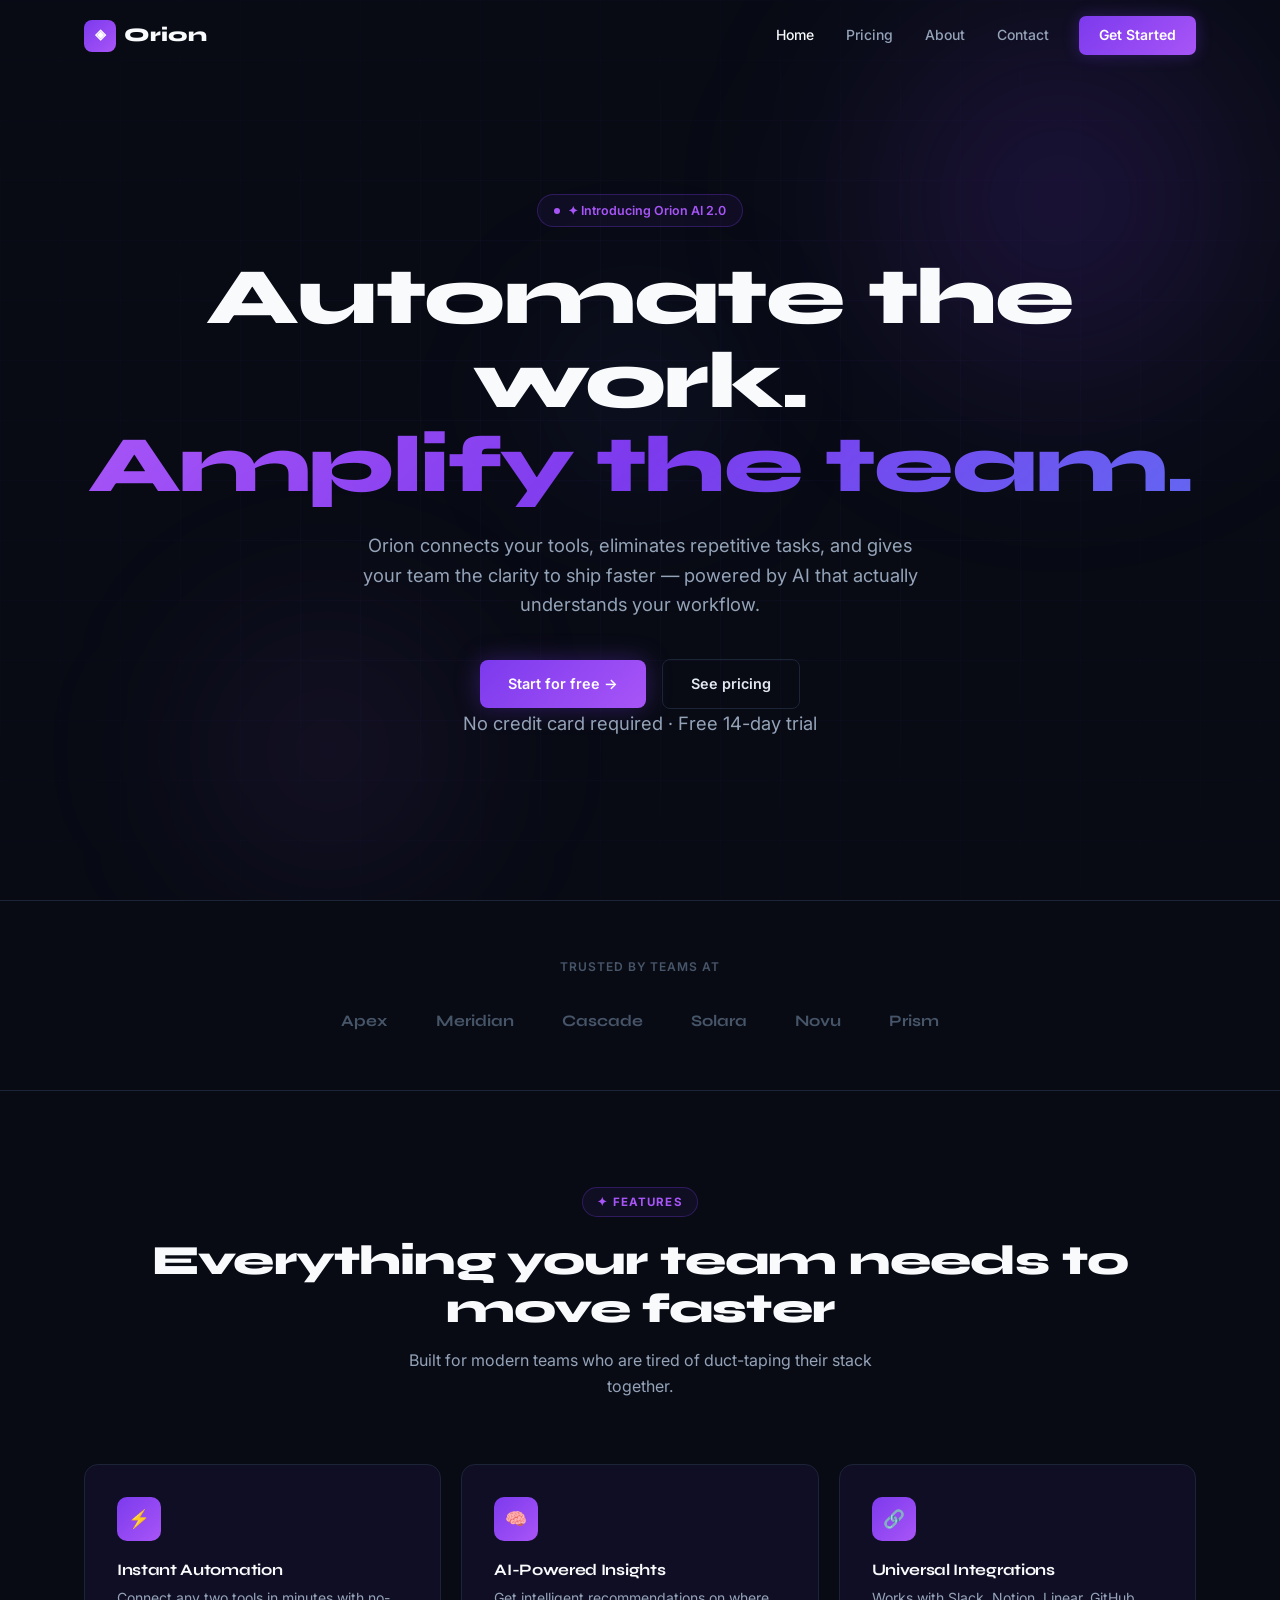
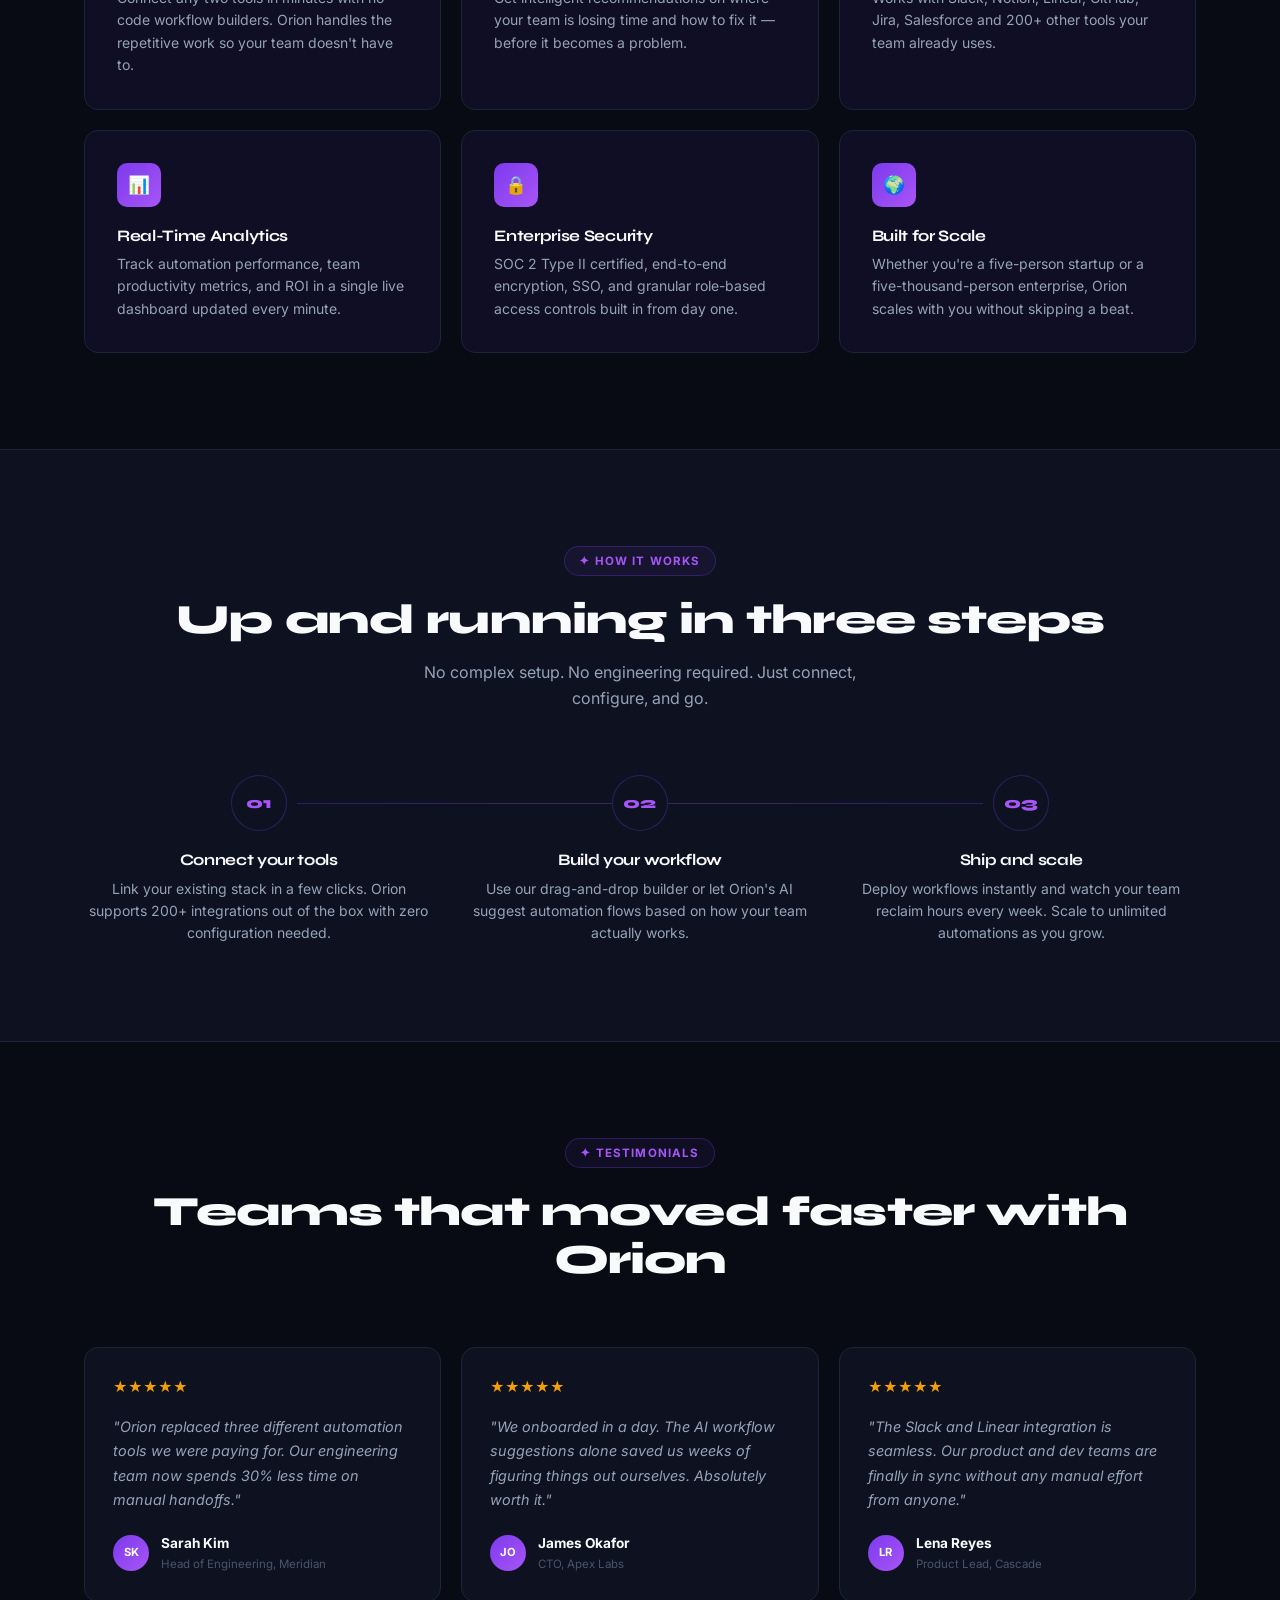
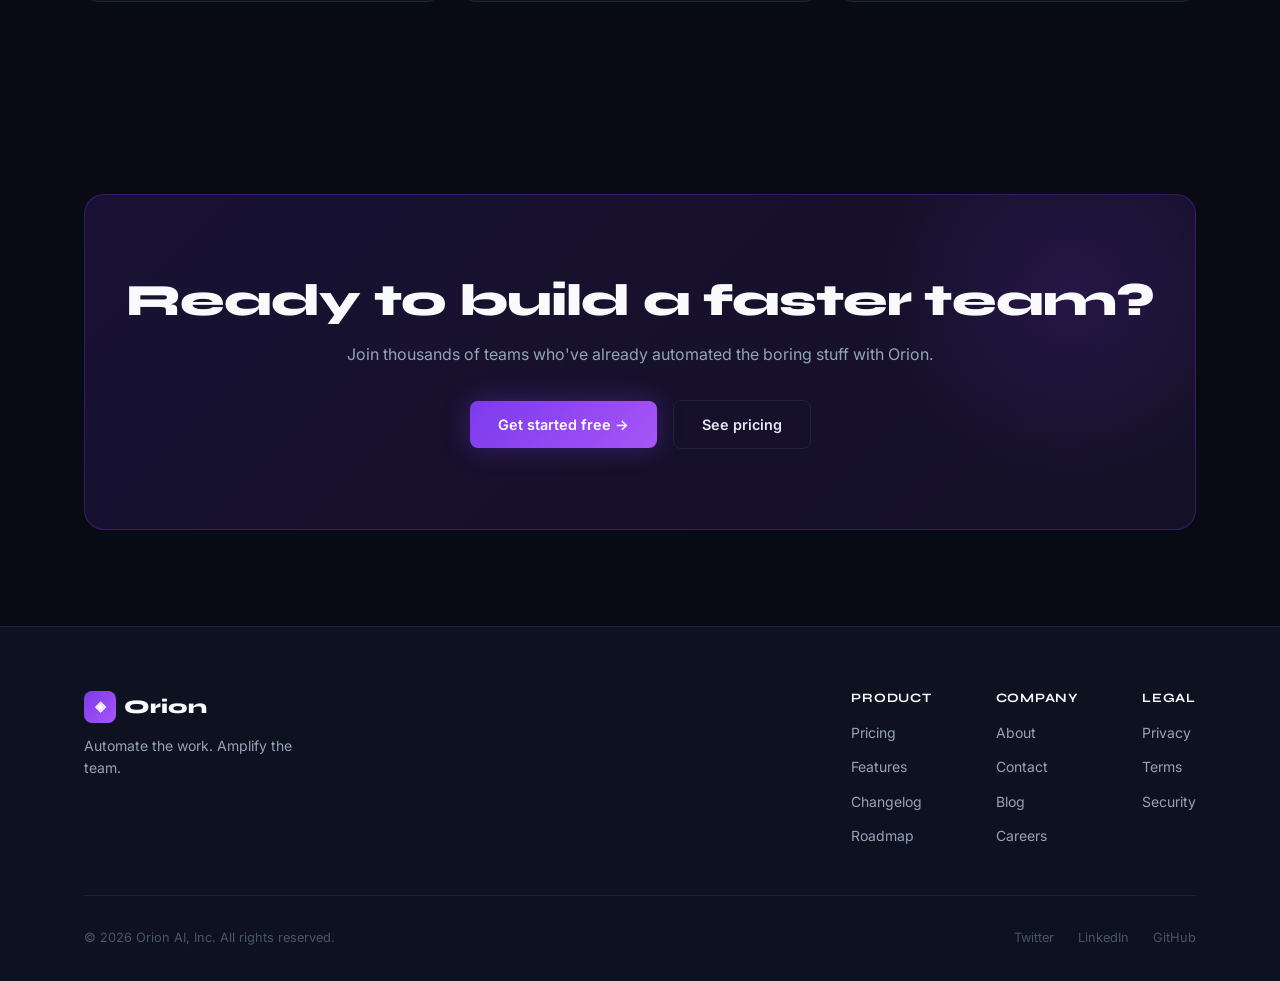
==== index.html @ fe695ee7 "initial commit" ====
<!DOCTYPE html>
<html lang="en">
<head>
  <meta charset="UTF-8" />
  <meta name="viewport" content="width=device-width, initial-scale=1.0" />
  <title>Orion AI — Automate the Work. Amplify the Team.</title>
  <link href="https://fonts.googleapis.com/css2?family=Syne:wght@700;800&family=Inter:wght@400;500;600&display=swap" rel="stylesheet" />
  <link rel="stylesheet" href="styles.css" />
</head>
<body>

  <!-- NAVBAR -->
  <nav class="navbar" id="navbar">
    <div class="nav-container">
      <a href="index.html" class="nav-logo">
        <span class="logo-icon">◈</span>
        Orion
      </a>
      <div class="nav-links" id="nav-links">
        <a href="index.html" class="nav-link">Home</a>
        <a href="pricing.html" class="nav-link">Pricing</a>
        <a href="about.html" class="nav-link">About</a>
        <a href="contact.html" class="nav-link">Contact</a>
        <a href="contact.html" class="btn-nav">Get Started</a>
      </div>
      <button class="hamburger" id="hamburger" aria-label="Menu">
        <span></span><span></span><span></span>
      </button>
    </div>
  </nav>

  <!-- HERO -->
  <section class="hero">
    <div class="hero-bg">
      <div class="orb orb-1"></div>
      <div class="orb orb-2"></div>
      <div class="orb orb-3"></div>
      <div class="hero-grid"></div>
    </div>
    <div class="hero-content">
      <div class="hero-badge reveal">✦ Introducing Orion AI 2.0</div>
      <h1 class="reveal reveal-d1">
        Automate the work.<br />
        <span class="gradient-text">Amplify the team.</span>
      </h1>
      <p class="reveal reveal-d2">
        Orion connects your tools, eliminates repetitive tasks, and gives your team the clarity to ship faster — powered by AI that actually understands your workflow.
      </p>
      <div class="hero-cta reveal reveal-d3">
        <a href="contact.html" class="btn-primary">Start for free →</a>
        <a href="pricing.html" class="btn-secondary">See pricing</a>
      </div>
      <p class="hero-note reveal reveal-d4">No credit card required · Free 14-day trial</p>
    </div>
  </section>

  <!-- LOGOS BAR -->
  <section class="logos-bar">
    <div class="container">
      <p class="logos-label">Trusted by teams at</p>
      <div class="logos-row">
        <span class="logo-name">Apex</span>
        <span class="logo-name">Meridian</span>
        <span class="logo-name">Cascade</span>
        <span class="logo-name">Solara</span>
        <span class="logo-name">Novu</span>
        <span class="logo-name">Prism</span>
      </div>
    </div>
  </section>

  <!-- FEATURES -->
  <section class="section">
    <div class="container">
      <div class="section-header">
        <span class="section-label reveal">✦ Features</span>
        <h2 class="reveal reveal-d1">Everything your team needs to move faster</h2>
        <p class="reveal reveal-d2">Built for modern teams who are tired of duct-taping their stack together.</p>
      </div>
      <div class="features-grid">
        <div class="feature-card reveal">
          <div class="feature-icon">⚡</div>
          <h3>Instant Automation</h3>
          <p>Connect any two tools in minutes with no-code workflow builders. Orion handles the repetitive work so your team doesn't have to.</p>
        </div>
        <div class="feature-card reveal reveal-d1">
          <div class="feature-icon">🧠</div>
          <h3>AI-Powered Insights</h3>
          <p>Get intelligent recommendations on where your team is losing time and how to fix it — before it becomes a problem.</p>
        </div>
        <div class="feature-card reveal reveal-d2">
          <div class="feature-icon">🔗</div>
          <h3>Universal Integrations</h3>
          <p>Works with Slack, Notion, Linear, GitHub, Jira, Salesforce and 200+ other tools your team already uses.</p>
        </div>
        <div class="feature-card reveal reveal-d3">
          <div class="feature-icon">📊</div>
          <h3>Real-Time Analytics</h3>
          <p>Track automation performance, team productivity metrics, and ROI in a single live dashboard updated every minute.</p>
        </div>
        <div class="feature-card reveal reveal-d4">
          <div class="feature-icon">🔒</div>
          <h3>Enterprise Security</h3>
          <p>SOC 2 Type II certified, end-to-end encryption, SSO, and granular role-based access controls built in from day one.</p>
        </div>
        <div class="feature-card reveal reveal-d5">
          <div class="feature-icon">🌍</div>
          <h3>Built for Scale</h3>
          <p>Whether you're a five-person startup or a five-thousand-person enterprise, Orion scales with you without skipping a beat.</p>
        </div>
      </div>
    </div>
  </section>

  <!-- HOW IT WORKS -->
  <section class="section" style="background: var(--surface); border-top: 1px solid var(--border); border-bottom: 1px solid var(--border);">
    <div class="container">
      <div class="section-header">
        <span class="section-label reveal">✦ How it works</span>
        <h2 class="reveal reveal-d1">Up and running in three steps</h2>
        <p class="reveal reveal-d2">No complex setup. No engineering required. Just connect, configure, and go.</p>
      </div>
      <div class="steps">
        <div class="step reveal">
          <div class="step-num">01</div>
          <h3>Connect your tools</h3>
          <p>Link your existing stack in a few clicks. Orion supports 200+ integrations out of the box with zero configuration needed.</p>
        </div>
        <div class="step reveal reveal-d2">
          <div class="step-num">02</div>
          <h3>Build your workflow</h3>
          <p>Use our drag-and-drop builder or let Orion's AI suggest automation flows based on how your team actually works.</p>
        </div>
        <div class="step reveal reveal-d4">
          <div class="step-num">03</div>
          <h3>Ship and scale</h3>
          <p>Deploy workflows instantly and watch your team reclaim hours every week. Scale to unlimited automations as you grow.</p>
        </div>
      </div>
    </div>
  </section>

  <!-- TESTIMONIALS -->
  <section class="section">
    <div class="container">
      <div class="section-header">
        <span class="section-label reveal">✦ Testimonials</span>
        <h2 class="reveal reveal-d1">Teams that moved faster with Orion</h2>
      </div>
      <div class="testimonials-grid">
        <div class="testimonial-card reveal">
          <div class="stars">★★★★★</div>
          <blockquote>"Orion replaced three different automation tools we were paying for. Our engineering team now spends 30% less time on manual handoffs."</blockquote>
          <div class="testimonial-author">
            <div class="author-av">SK</div>
            <div>
              <div class="author-name">Sarah Kim</div>
              <div class="author-role">Head of Engineering, Meridian</div>
            </div>
          </div>
        </div>
        <div class="testimonial-card reveal reveal-d2">
          <div class="stars">★★★★★</div>
          <blockquote>"We onboarded in a day. The AI workflow suggestions alone saved us weeks of figuring things out ourselves. Absolutely worth it."</blockquote>
          <div class="testimonial-author">
            <div class="author-av">JO</div>
            <div>
              <div class="author-name">James Okafor</div>
              <div class="author-role">CTO, Apex Labs</div>
            </div>
          </div>
        </div>
        <div class="testimonial-card reveal reveal-d4">
          <div class="stars">★★★★★</div>
          <blockquote>"The Slack and Linear integration is seamless. Our product and dev teams are finally in sync without any manual effort from anyone."</blockquote>
          <div class="testimonial-author">
            <div class="author-av">LR</div>
            <div>
              <div class="author-name">Lena Reyes</div>
              <div class="author-role">Product Lead, Cascade</div>
            </div>
          </div>
        </div>
      </div>
    </div>
  </section>

  <!-- CTA BANNER -->
  <section class="section" style="padding-bottom: 0;">
    <div class="container">
      <div class="cta-banner reveal">
        <h2>Ready to build a faster team?</h2>
        <p>Join thousands of teams who've already automated the boring stuff with Orion.</p>
        <div class="hero-cta">
          <a href="contact.html" class="btn-primary">Get started free →</a>
          <a href="pricing.html" class="btn-secondary">See pricing</a>
        </div>
      </div>
    </div>
  </section>

  <!-- FOOTER -->
  <footer class="footer">
    <div class="container">
      <div class="footer-top">
        <div class="footer-brand">
          <a href="index.html" class="nav-logo">
            <span class="logo-icon">◈</span>
            Orion
          </a>
          <p>Automate the work. Amplify the team.</p>
        </div>
        <div class="footer-links">
          <div class="footer-col">
            <h4>Product</h4>
            <a href="pricing.html">Pricing</a>
            <a href="#">Features</a>
            <a href="#">Changelog</a>
            <a href="#">Roadmap</a>
          </div>
          <div class="footer-col">
            <h4>Company</h4>
            <a href="about.html">About</a>
            <a href="contact.html">Contact</a>
            <a href="#">Blog</a>
            <a href="#">Careers</a>
          </div>
          <div class="footer-col">
            <h4>Legal</h4>
            <a href="#">Privacy</a>
            <a href="#">Terms</a>
            <a href="#">Security</a>
          </div>
        </div>
      </div>
      <div class="footer-bottom">
        <p>&copy; 2026 Orion AI, Inc. All rights reserved.</p>
        <div class="social-links">
          <a href="#">Twitter</a>
          <a href="#">LinkedIn</a>
          <a href="#">GitHub</a>
        </div>
      </div>
    </div>
  </footer>

  <script src="app.js"></script>
</body>
</html>
---- styles.css ----
/* ── ORION AI — SHARED STYLES ── */

:root {
  --bg:          #080B14;
  --surface:     #0E1220;
  --surface-hi:  #131826;
  --border:      #1C2438;
  --border-glow: rgba(124,58,237,0.3);
  --violet:      #7C3AED;
  --violet-lt:   #A855F7;
  --violet-dim:  rgba(124,58,237,0.07);
  --violet-glow: rgba(124,58,237,0.18);
  --text:        #E2E8F0;
  --text-soft:   #94A3B8;
  --text-faint:  #475569;
  --white:       #F8FAFC;
  --nav-h:       72px;
  --max-w:       1160px;
  --radius:      14px;
}

/* ── RESET ── */
*, *::before, *::after { box-sizing: border-box; margin: 0; padding: 0; }
html { scroll-behavior: smooth; }
body {
  background: var(--bg);
  color: var(--text);
  font-family: 'Inter', sans-serif;
  font-size: 16px;
  line-height: 1.6;
  overflow-x: hidden;
}
a { text-decoration: none; color: inherit; }
button { font-family: inherit; cursor: pointer; border: none; background: none; }
img { display: block; max-width: 100%; }

/* ── CONTAINER ── */
.container {
  max-width: var(--max-w);
  margin: 0 auto;
  padding: 0 1.5rem;
}

/* ── TYPOGRAPHY ── */
h1, h2, h3, h4 {
  font-family: 'Syne', sans-serif;
  line-height: 1.15;
  letter-spacing: -0.02em;
}

.gradient-text {
  background: linear-gradient(135deg, #A855F7 0%, #7C3AED 50%, #6366F1 100%);
  -webkit-background-clip: text;
  -webkit-text-fill-color: transparent;
  background-clip: text;
}

.section-label {
  display: inline-flex;
  align-items: center;
  gap: 0.5rem;
  font-size: 0.72rem;
  font-weight: 700;
  letter-spacing: 0.1em;
  text-transform: uppercase;
  color: var(--violet-lt);
  border: 1px solid var(--border-glow);
  background: var(--violet-dim);
  border-radius: 20px;
  padding: 0.3rem 0.875rem;
  margin-bottom: 1.25rem;
}

/* ── BUTTONS ── */
.btn-primary {
  display: inline-flex;
  align-items: center;
  gap: 0.5rem;
  background: linear-gradient(135deg, #7C3AED, #A855F7);
  color: #fff;
  font-size: 0.9rem;
  font-weight: 600;
  padding: 0.75rem 1.75rem;
  border-radius: 8px;
  border: none;
  cursor: pointer;
  transition: opacity 0.2s, box-shadow 0.2s, transform 0.15s;
  box-shadow: 0 0 24px rgba(124,58,237,0.35);
}

.btn-primary:hover {
  opacity: 0.92;
  box-shadow: 0 0 36px rgba(124,58,237,0.5);
  transform: translateY(-1px);
}

.btn-secondary {
  display: inline-flex;
  align-items: center;
  gap: 0.5rem;
  background: transparent;
  color: var(--text);
  font-size: 0.9rem;
  font-weight: 600;
  padding: 0.75rem 1.75rem;
  border-radius: 8px;
  border: 1px solid var(--border);
  cursor: pointer;
  transition: border-color 0.2s, color 0.2s, background 0.2s;
}

.btn-secondary:hover {
  border-color: var(--violet);
  color: var(--violet-lt);
  background: var(--violet-dim);
}

/* ── NAVBAR ── */
.navbar {
  position: fixed;
  top: 0; left: 0; right: 0;
  z-index: 1000;
  height: var(--nav-h);
  transition: background 0.3s, border-color 0.3s, backdrop-filter 0.3s;
  border-bottom: 1px solid transparent;
}

.navbar.scrolled {
  background: rgba(8,11,20,0.85);
  backdrop-filter: blur(16px);
  border-bottom-color: var(--border);
}

.nav-container {
  max-width: var(--max-w);
  margin: 0 auto;
  padding: 0 1.5rem;
  height: 100%;
  display: flex;
  align-items: center;
  justify-content: space-between;
}

.nav-logo {
  display: flex;
  align-items: center;
  gap: 0.5rem;
  font-family: 'Syne', sans-serif;
  font-size: 1.2rem;
  font-weight: 800;
  color: var(--white);
}

.logo-icon {
  display: flex;
  align-items: center;
  justify-content: center;
  width: 32px;
  height: 32px;
  background: linear-gradient(135deg, #7C3AED, #A855F7);
  border-radius: 8px;
  font-size: 14px;
  color: #fff;
}

.nav-links {
  display: flex;
  align-items: center;
  gap: 0.25rem;
}

.nav-link {
  font-size: 0.875rem;
  font-weight: 500;
  color: var(--text-soft);
  padding: 0.5rem 0.875rem;
  border-radius: 6px;
  transition: color 0.15s, background 0.15s;
}

.nav-link:hover { color: var(--white); background: var(--surface-hi); }
.nav-link.active { color: var(--white); }

.btn-nav {
  margin-left: 0.75rem;
  padding: 0.5rem 1.25rem;
  background: linear-gradient(135deg, #7C3AED, #A855F7);
  color: #fff;
  font-size: 0.875rem;
  font-weight: 600;
  border-radius: 7px;
  transition: opacity 0.2s, box-shadow 0.2s;
  box-shadow: 0 0 16px rgba(124,58,237,0.3);
}

.btn-nav:hover {
  opacity: 0.9;
  box-shadow: 0 0 24px rgba(124,58,237,0.45);
}

/* Hamburger */
.hamburger {
  display: none;
  flex-direction: column;
  gap: 5px;
  padding: 6px;
  cursor: pointer;
}

.hamburger span {
  display: block;
  width: 22px;
  height: 2px;
  background: var(--text);
  border-radius: 2px;
  transition: all 0.3s;
}

.hamburger.open span:nth-child(1) { transform: translateY(7px) rotate(45deg); }
.hamburger.open span:nth-child(2) { opacity: 0; }
.hamburger.open span:nth-child(3) { transform: translateY(-7px) rotate(-45deg); }

/* ── FOOTER ── */
.footer {
  background: var(--surface);
  border-top: 1px solid var(--border);
  padding: 4rem 0 2rem;
  margin-top: 6rem;
}

.footer-top {
  display: flex;
  justify-content: space-between;
  gap: 3rem;
  margin-bottom: 3rem;
}

.footer-brand p {
  font-size: 0.875rem;
  color: var(--text-soft);
  margin-top: 0.75rem;
  max-width: 220px;
}

.footer-links {
  display: flex;
  gap: 4rem;
}

.footer-col {
  display: flex;
  flex-direction: column;
  gap: 0.75rem;
}

.footer-col h4 {
  font-family: 'Syne', sans-serif;
  font-size: 0.8rem;
  font-weight: 700;
  color: var(--white);
  text-transform: uppercase;
  letter-spacing: 0.06em;
  margin-bottom: 0.25rem;
}

.footer-col a {
  font-size: 0.875rem;
  color: var(--text-soft);
  transition: color 0.15s;
}

.footer-col a:hover { color: var(--violet-lt); }

.footer-bottom {
  display: flex;
  align-items: center;
  justify-content: space-between;
  padding-top: 2rem;
  border-top: 1px solid var(--border);
  font-size: 0.8rem;
  color: var(--text-faint);
}

.social-links {
  display: flex;
  gap: 1.5rem;
}

.social-links a {
  font-size: 0.8rem;
  color: var(--text-faint);
  transition: color 0.15s;
}

.social-links a:hover { color: var(--violet-lt); }

/* ── SCROLL REVEAL ── */
.reveal {
  opacity: 0;
  transform: translateY(28px);
  transition: opacity 0.65s ease, transform 0.65s ease;
}

.reveal.visible {
  opacity: 1;
  transform: translateY(0);
}

.reveal-d1 { transition-delay: 0.1s; }
.reveal-d2 { transition-delay: 0.2s; }
.reveal-d3 { transition-delay: 0.3s; }
.reveal-d4 { transition-delay: 0.4s; }
.reveal-d5 { transition-delay: 0.5s; }
.reveal-d6 { transition-delay: 0.6s; }

/* ── PAGE HERO (shared) ── */
.page-hero {
  padding: calc(var(--nav-h) + 5rem) 0 5rem;
  text-align: center;
}

.page-hero h1 {
  font-size: clamp(2.2rem, 5vw, 3.5rem);
  font-weight: 800;
  color: var(--white);
  margin-bottom: 1rem;
}

.page-hero p {
  font-size: 1.1rem;
  color: var(--text-soft);
  max-width: 520px;
  margin: 0 auto;
}

/* ── HOME: HERO ── */
.hero {
  position: relative;
  min-height: 100vh;
  display: flex;
  align-items: center;
  padding-top: var(--nav-h);
  overflow: hidden;
}

.hero-bg {
  position: absolute;
  inset: 0;
  pointer-events: none;
}

.orb {
  position: absolute;
  border-radius: 50%;
  filter: blur(80px);
}

.orb-1 {
  width: 600px; height: 600px;
  background: radial-gradient(circle, rgba(124,58,237,0.22), transparent 65%);
  top: -100px; right: -80px;
  animation: orb-float 8s ease-in-out infinite;
}

.orb-2 {
  width: 400px; height: 400px;
  background: radial-gradient(circle, rgba(168,85,247,0.12), transparent 65%);
  bottom: -50px; left: 10%;
  animation: orb-float 10s ease-in-out infinite reverse;
}

.orb-3 {
  width: 250px; height: 250px;
  background: radial-gradient(circle, rgba(99,102,241,0.15), transparent 65%);
  top: 30%; left: 40%;
  animation: orb-float 7s ease-in-out infinite 2s;
}

@keyframes orb-float {
  0%, 100% { transform: translateY(0) scale(1); }
  50% { transform: translateY(-20px) scale(1.04); }
}

.hero-grid {
  position: absolute;
  inset: 0;
  background-image:
    linear-gradient(rgba(124,58,237,0.04) 1px, transparent 1px),
    linear-gradient(90deg, rgba(124,58,237,0.04) 1px, transparent 1px);
  background-size: 60px 60px;
  mask-image: radial-gradient(ellipse 80% 80% at 50% 50%, black 30%, transparent 100%);
}

.hero-content {
  position: relative;
  z-index: 1;
  max-width: var(--max-w);
  margin: 0 auto;
  padding: 0 1.5rem;
  text-align: center;
}

.hero-badge {
  display: inline-flex;
  align-items: center;
  gap: 0.5rem;
  font-size: 0.78rem;
  font-weight: 600;
  color: var(--violet-lt);
  border: 1px solid var(--border-glow);
  background: var(--violet-dim);
  border-radius: 20px;
  padding: 0.35rem 1rem;
  margin-bottom: 1.75rem;
}

.hero-badge::before {
  content: '';
  width: 6px; height: 6px;
  border-radius: 50%;
  background: var(--violet-lt);
  animation: blink 2s ease-in-out infinite;
}

@keyframes blink {
  0%, 100% { opacity: 1; }
  50% { opacity: 0.3; }
}

.hero h1 {
  font-size: clamp(2.8rem, 6.5vw, 5rem);
  font-weight: 800;
  color: var(--white);
  margin-bottom: 1.5rem;
  line-height: 1.05;
}

.hero p {
  font-size: 1.15rem;
  color: var(--text-soft);
  max-width: 560px;
  margin: 0 auto 2.5rem;
}

.hero-cta {
  display: flex;
  align-items: center;
  justify-content: center;
  gap: 1rem;
  flex-wrap: wrap;
}

.hero-note {
  margin-top: 1.25rem;
  font-size: 0.78rem;
  color: var(--text-faint);
}

/* ── LOGOS BAR ── */
.logos-bar {
  padding: 3.5rem 0;
  border-top: 1px solid var(--border);
  border-bottom: 1px solid var(--border);
}

.logos-label {
  text-align: center;
  font-size: 0.75rem;
  font-weight: 600;
  color: var(--text-faint);
  text-transform: uppercase;
  letter-spacing: 0.08em;
  margin-bottom: 2rem;
}

.logos-row {
  display: flex;
  align-items: center;
  justify-content: center;
  gap: 3rem;
  flex-wrap: wrap;
}

.logo-name {
  font-family: 'Syne', sans-serif;
  font-size: 1rem;
  font-weight: 700;
  color: var(--text-faint);
  transition: color 0.2s;
}

.logo-name:hover { color: var(--text-soft); }

/* ── FEATURES ── */
.section {
  padding: 6rem 0;
}

.section-header {
  text-align: center;
  margin-bottom: 4rem;
}

.section-header h2 {
  font-size: clamp(1.8rem, 3.5vw, 2.6rem);
  font-weight: 800;
  color: var(--white);
  margin-bottom: 1rem;
}

.section-header p {
  font-size: 1rem;
  color: var(--text-soft);
  max-width: 480px;
  margin: 0 auto;
}

.features-grid {
  display: grid;
  grid-template-columns: repeat(3, 1fr);
  gap: 1.25rem;
}

.feature-card {
  background: var(--violet-dim);
  border: 1px solid var(--border);
  border-radius: var(--radius);
  padding: 2rem;
  transition: border-color 0.2s, box-shadow 0.2s, transform 0.2s;
}

.feature-card:hover {
  border-color: var(--border-glow);
  box-shadow: 0 0 32px var(--violet-glow);
  transform: translateY(-3px);
}

.feature-icon {
  width: 44px; height: 44px;
  background: linear-gradient(135deg, var(--violet), var(--violet-lt));
  border-radius: 10px;
  display: flex;
  align-items: center;
  justify-content: center;
  font-size: 1.1rem;
  margin-bottom: 1.25rem;
}

.feature-card h3 {
  font-size: 1rem;
  font-weight: 700;
  color: var(--white);
  margin-bottom: 0.5rem;
}

.feature-card p {
  font-size: 0.875rem;
  color: var(--text-soft);
  line-height: 1.6;
}

/* ── HOW IT WORKS ── */
.steps {
  display: grid;
  grid-template-columns: repeat(3, 1fr);
  gap: 2rem;
  position: relative;
}

.steps::before {
  content: '';
  position: absolute;
  top: 28px;
  left: calc(16.66% + 28px);
  right: calc(16.66% + 28px);
  height: 1px;
  background: linear-gradient(90deg, var(--violet), var(--violet-lt), var(--violet));
  opacity: 0.3;
}

.step {
  text-align: center;
}

.step-num {
  width: 56px; height: 56px;
  border-radius: 50%;
  background: var(--surface);
  border: 1px solid var(--border-glow);
  display: flex; align-items: center; justify-content: center;
  font-family: 'Syne', sans-serif;
  font-size: 1rem; font-weight: 800;
  color: var(--violet-lt);
  margin: 0 auto 1.25rem;
  position: relative; z-index: 1;
}

.step h3 {
  font-size: 1rem; font-weight: 700;
  color: var(--white);
  margin-bottom: 0.5rem;
}

.step p {
  font-size: 0.875rem;
  color: var(--text-soft);
}

/* ── TESTIMONIALS ── */
.testimonials-grid {
  display: grid;
  grid-template-columns: repeat(3, 1fr);
  gap: 1.25rem;
}

.testimonial-card {
  background: var(--surface);
  border: 1px solid var(--border);
  border-radius: var(--radius);
  padding: 1.75rem;
  transition: border-color 0.2s;
}

.testimonial-card:hover { border-color: var(--border-glow); }

.stars {
  color: #F59E0B;
  font-size: 0.875rem;
  margin-bottom: 1rem;
}

.testimonial-card blockquote {
  font-size: 0.9rem;
  color: var(--text-soft);
  line-height: 1.7;
  margin-bottom: 1.25rem;
  font-style: italic;
}

.testimonial-author {
  display: flex;
  align-items: center;
  gap: 0.75rem;
}

.author-av {
  width: 36px; height: 36px;
  border-radius: 50%;
  background: linear-gradient(135deg, var(--violet), var(--violet-lt));
  display: flex; align-items: center; justify-content: center;
  font-size: 0.7rem; font-weight: 700; color: #fff;
  flex-shrink: 0;
}

.author-name {
  font-size: 0.85rem; font-weight: 700; color: var(--white);
}

.author-role {
  font-size: 0.72rem; color: var(--text-faint);
}

/* ── CTA BANNER ── */
.cta-banner {
  background: linear-gradient(135deg, rgba(124,58,237,0.15), rgba(168,85,247,0.08));
  border: 1px solid var(--border-glow);
  border-radius: 20px;
  padding: 5rem 2rem;
  text-align: center;
  position: relative;
  overflow: hidden;
  margin: 0 0 2rem;
}

.cta-banner::before {
  content: '';
  position: absolute;
  width: 400px; height: 400px;
  border-radius: 50%;
  background: radial-gradient(circle, rgba(124,58,237,0.15), transparent 70%);
  top: -100px; right: -80px;
}

.cta-banner h2 {
  font-size: clamp(1.8rem, 3.5vw, 2.8rem);
  font-weight: 800;
  color: var(--white);
  margin-bottom: 1rem;
  position: relative;
}

.cta-banner p {
  font-size: 1rem;
  color: var(--text-soft);
  margin-bottom: 2rem;
  position: relative;
}

.cta-banner .hero-cta { position: relative; }

/* ── PRICING ── */
.pricing-toggle-wrap {
  display: flex;
  align-items: center;
  justify-content: center;
  gap: 1rem;
  margin-bottom: 3rem;
}

.billing-label {
  font-size: 0.875rem;
  font-weight: 600;
  color: var(--text-soft);
}

.toggle-wrap {
  width: 48px; height: 26px;
  background: var(--border);
  border-radius: 13px;
  position: relative;
  cursor: pointer;
  transition: background 0.2s;
}

.toggle-wrap.on { background: var(--violet); }

.toggle-knob {
  position: absolute;
  width: 20px; height: 20px;
  background: #fff;
  border-radius: 50%;
  top: 3px; left: 3px;
  transition: transform 0.2s;
}

.toggle-wrap.on .toggle-knob { transform: translateX(22px); }

.save-badge {
  font-size: 0.68rem;
  font-weight: 700;
  color: var(--violet-lt);
  background: var(--violet-dim);
  border: 1px solid var(--border-glow);
  border-radius: 20px;
  padding: 0.15rem 0.5rem;
  margin-left: 0.25rem;
}

.pricing-grid {
  display: grid;
  grid-template-columns: repeat(3, 1fr);
  gap: 1.25rem;
  align-items: start;
}

.pricing-card {
  background: var(--surface);
  border: 1px solid var(--border);
  border-radius: var(--radius);
  padding: 2rem;
  transition: border-color 0.2s, box-shadow 0.2s;
}

.pricing-card.featured {
  background: linear-gradient(160deg, rgba(124,58,237,0.1), var(--surface));
  border-color: var(--border-glow);
  box-shadow: 0 0 48px var(--violet-glow);
  transform: scale(1.02);
}

.pricing-badge {
  display: inline-block;
  font-size: 0.68rem; font-weight: 700;
  color: var(--violet-lt);
  background: var(--violet-dim);
  border: 1px solid var(--border-glow);
  border-radius: 20px;
  padding: 0.2rem 0.65rem;
  margin-bottom: 1.25rem;
}

.pricing-name {
  font-family: 'Syne', sans-serif;
  font-size: 1.1rem; font-weight: 700;
  color: var(--white);
  margin-bottom: 0.35rem;
}

.pricing-desc {
  font-size: 0.8rem;
  color: var(--text-soft);
  margin-bottom: 1.5rem;
}

.pricing-price {
  margin-bottom: 1.75rem;
}

.price-amount {
  font-family: 'Syne', sans-serif;
  font-size: 2.75rem; font-weight: 800;
  color: var(--white);
  line-height: 1;
}

.price-period {
  font-size: 0.8rem;
  color: var(--text-faint);
  margin-top: 0.2rem;
}

.pricing-divider {
  height: 1px;
  background: var(--border);
  margin-bottom: 1.5rem;
}

.pricing-feature {
  display: flex;
  align-items: center;
  gap: 0.6rem;
  font-size: 0.875rem;
  color: var(--text-soft);
  padding: 0.4rem 0;
}

.pricing-feature .check {
  color: var(--violet-lt);
  font-size: 0.8rem;
  flex-shrink: 0;
}

.pricing-feature .cross {
  color: var(--text-faint);
  font-size: 0.8rem;
  flex-shrink: 0;
}

.pricing-card .btn-primary,
.pricing-card .btn-secondary { width: 100%; justify-content: center; margin-top: 1.75rem; }

/* ── FAQ ── */
.faq-list {
  max-width: 680px;
  margin: 0 auto;
}

.faq-item {
  border-bottom: 1px solid var(--border);
}

.faq-question {
  display: flex;
  align-items: center;
  justify-content: space-between;
  padding: 1.25rem 0;
  font-size: 0.95rem;
  font-weight: 600;
  color: var(--white);
  cursor: pointer;
  width: 100%;
  text-align: left;
  transition: color 0.15s;
}

.faq-question:hover { color: var(--violet-lt); }

.faq-icon {
  font-size: 1.1rem;
  color: var(--text-faint);
  transition: transform 0.2s, color 0.2s;
  flex-shrink: 0;
}

.faq-item.open .faq-icon { transform: rotate(45deg); color: var(--violet-lt); }

.faq-answer {
  font-size: 0.875rem;
  color: var(--text-soft);
  line-height: 1.7;
  max-height: 0;
  overflow: hidden;
  transition: max-height 0.3s ease, padding 0.3s;
}

.faq-item.open .faq-answer {
  max-height: 200px;
  padding-bottom: 1.25rem;
}

/* ── ABOUT ── */
.stats-grid {
  display: grid;
  grid-template-columns: repeat(4, 1fr);
  gap: 1.5rem;
  margin-bottom: 5rem;
}

.stat-block {
  text-align: center;
  padding: 2rem;
  background: var(--surface);
  border: 1px solid var(--border);
  border-radius: var(--radius);
  transition: border-color 0.2s;
}

.stat-block:hover { border-color: var(--border-glow); }

.stat-block .num {
  font-family: 'Syne', sans-serif;
  font-size: 2.5rem;
  font-weight: 800;
  background: linear-gradient(135deg, #A855F7, #7C3AED);
  -webkit-background-clip: text;
  -webkit-text-fill-color: transparent;
  background-clip: text;
  line-height: 1;
  margin-bottom: 0.4rem;
}

.stat-block .label {
  font-size: 0.8rem;
  color: var(--text-soft);
  font-weight: 500;
}

.story-grid {
  display: grid;
  grid-template-columns: 1fr 1fr;
  gap: 4rem;
  align-items: center;
  margin-bottom: 5rem;
}

.story-visual {
  background: linear-gradient(135deg, rgba(124,58,237,0.12), rgba(168,85,247,0.06));
  border: 1px solid var(--border-glow);
  border-radius: 20px;
  padding: 3rem;
  display: flex;
  align-items: center;
  justify-content: center;
  min-height: 320px;
  font-size: 5rem;
  text-align: center;
  position: relative;
  overflow: hidden;
}

.story-visual::before {
  content: '';
  position: absolute;
  inset: 0;
  background: radial-gradient(circle at 50% 50%, rgba(124,58,237,0.1), transparent 70%);
}

.story-text h2 {
  font-size: 2rem;
  font-weight: 800;
  color: var(--white);
  margin-bottom: 1rem;
}

.story-text p {
  font-size: 0.925rem;
  color: var(--text-soft);
  line-height: 1.8;
  margin-bottom: 1rem;
}

.values-grid {
  display: grid;
  grid-template-columns: repeat(2, 1fr);
  gap: 1.25rem;
  margin-bottom: 5rem;
}

.value-card {
  background: var(--surface);
  border: 1px solid var(--border);
  border-radius: var(--radius);
  padding: 1.75rem;
  transition: border-color 0.2s;
}

.value-card:hover { border-color: var(--border-glow); }

.value-icon { font-size: 1.5rem; margin-bottom: 0.875rem; }

.value-card h3 {
  font-size: 1rem;
  font-weight: 700;
  color: var(--white);
  margin-bottom: 0.5rem;
}

.value-card p {
  font-size: 0.875rem;
  color: var(--text-soft);
  line-height: 1.6;
}

.team-grid {
  display: grid;
  grid-template-columns: repeat(3, 1fr);
  gap: 1.25rem;
}

.team-card {
  background: var(--surface);
  border: 1px solid var(--border);
  border-radius: var(--radius);
  padding: 1.75rem;
  text-align: center;
  transition: border-color 0.2s, transform 0.2s;
}

.team-card:hover { border-color: var(--border-glow); transform: translateY(-3px); }

.team-av {
  width: 64px; height: 64px;
  border-radius: 50%;
  background: linear-gradient(135deg, var(--violet), var(--violet-lt));
  display: flex; align-items: center; justify-content: center;
  font-size: 1.1rem; font-weight: 700; color: #fff;
  margin: 0 auto 1rem;
}

.team-name {
  font-size: 0.95rem;
  font-weight: 700;
  color: var(--white);
  margin-bottom: 0.2rem;
}

.team-role {
  font-size: 0.78rem;
  color: var(--violet-lt);
  margin-bottom: 0.5rem;
}

.team-bio {
  font-size: 0.78rem;
  color: var(--text-soft);
  line-height: 1.5;
}

/* ── CONTACT ── */
.contact-grid {
  display: grid;
  grid-template-columns: 1fr 1.5fr;
  gap: 4rem;
  align-items: start;
}

.contact-info h2 {
  font-size: 1.75rem;
  font-weight: 800;
  color: var(--white);
  margin-bottom: 1rem;
}

.contact-info p {
  font-size: 0.9rem;
  color: var(--text-soft);
  line-height: 1.7;
  margin-bottom: 2rem;
}

.contact-detail {
  display: flex;
  align-items: flex-start;
  gap: 0.875rem;
  margin-bottom: 1.25rem;
}

.contact-detail-icon {
  width: 38px; height: 38px;
  background: var(--violet-dim);
  border: 1px solid var(--border-glow);
  border-radius: 9px;
  display: flex; align-items: center; justify-content: center;
  font-size: 0.9rem;
  flex-shrink: 0;
}

.contact-detail-text strong {
  display: block;
  font-size: 0.8rem;
  font-weight: 700;
  color: var(--white);
  margin-bottom: 0.1rem;
}

.contact-detail-text span {
  font-size: 0.8rem;
  color: var(--text-soft);
}

.contact-form {
  background: var(--surface);
  border: 1px solid var(--border);
  border-radius: 18px;
  padding: 2.25rem;
}

.form-row {
  display: grid;
  grid-template-columns: 1fr 1fr;
  gap: 1rem;
}

.form-group {
  display: flex;
  flex-direction: column;
  gap: 0.4rem;
  margin-bottom: 1.1rem;
}

.form-label {
  font-size: 0.75rem;
  font-weight: 700;
  color: var(--text-soft);
  letter-spacing: 0.04em;
}

.form-input,
.form-select,
.form-textarea {
  background: var(--surface-hi);
  border: 1px solid var(--border);
  border-radius: 8px;
  padding: 0.7rem 0.9rem;
  color: var(--text);
  font-size: 0.875rem;
  font-family: 'Inter', sans-serif;
  outline: none;
  transition: border-color 0.15s, box-shadow 0.15s;
}

.form-input::placeholder,
.form-textarea::placeholder { color: var(--text-faint); }

.form-input:focus,
.form-select:focus,
.form-textarea:focus {
  border-color: var(--violet);
  box-shadow: 0 0 0 3px rgba(124,58,237,0.12);
}

.form-textarea { resize: vertical; min-height: 120px; }
.form-select { appearance: none; cursor: pointer; }

.form-submit { width: 100%; justify-content: center; margin-top: 0.5rem; }

.form-success {
  display: none;
  text-align: center;
  padding: 2rem;
  color: var(--violet-lt);
  font-weight: 600;
  font-size: 0.95rem;
}

/* ── RESPONSIVE ── */
@media (max-width: 1024px) {
  .features-grid { grid-template-columns: repeat(2, 1fr); }
  .pricing-grid { grid-template-columns: 1fr; max-width: 420px; margin: 0 auto; }
  .pricing-card.featured { transform: none; }
  .stats-grid { grid-template-columns: repeat(2, 1fr); }
  .team-grid { grid-template-columns: repeat(2, 1fr); }
  .story-grid { grid-template-columns: 1fr; }
  .story-visual { min-height: 200px; }
  .contact-grid { grid-template-columns: 1fr; gap: 2.5rem; }
  .testimonials-grid { grid-template-columns: 1fr; max-width: 500px; margin: 0 auto; }
}

@media (max-width: 768px) {
  .nav-links {
    display: none;
    position: fixed;
    top: var(--nav-h);
    left: 0; right: 0;
    background: rgba(8,11,20,0.97);
    backdrop-filter: blur(16px);
    border-bottom: 1px solid var(--border);
    flex-direction: column;
    align-items: flex-start;
    padding: 1.5rem;
    gap: 0.25rem;
  }

  .nav-links.open { display: flex; }

  .btn-nav { margin-left: 0; width: 100%; text-align: center; justify-content: center; }

  .hamburger { display: flex; }

  .features-grid { grid-template-columns: 1fr; }

  .steps { grid-template-columns: 1fr; }
  .steps::before { display: none; }

  .values-grid { grid-template-columns: 1fr; }
  .team-grid { grid-template-columns: 1fr; }

  .footer-top { flex-direction: column; }
  .footer-links { gap: 2rem; flex-wrap: wrap; }
  .footer-bottom { flex-direction: column; gap: 1rem; text-align: center; }

  .form-row { grid-template-columns: 1fr; }

  .hero h1 { font-size: clamp(2.2rem, 8vw, 3.5rem); }

  .section { padding: 4rem 0; }
}

@media (max-width: 480px) {
  .hero-cta { flex-direction: column; align-items: center; }
  .stats-grid { grid-template-columns: 1fr 1fr; }
  .logos-row { gap: 1.5rem; }
}
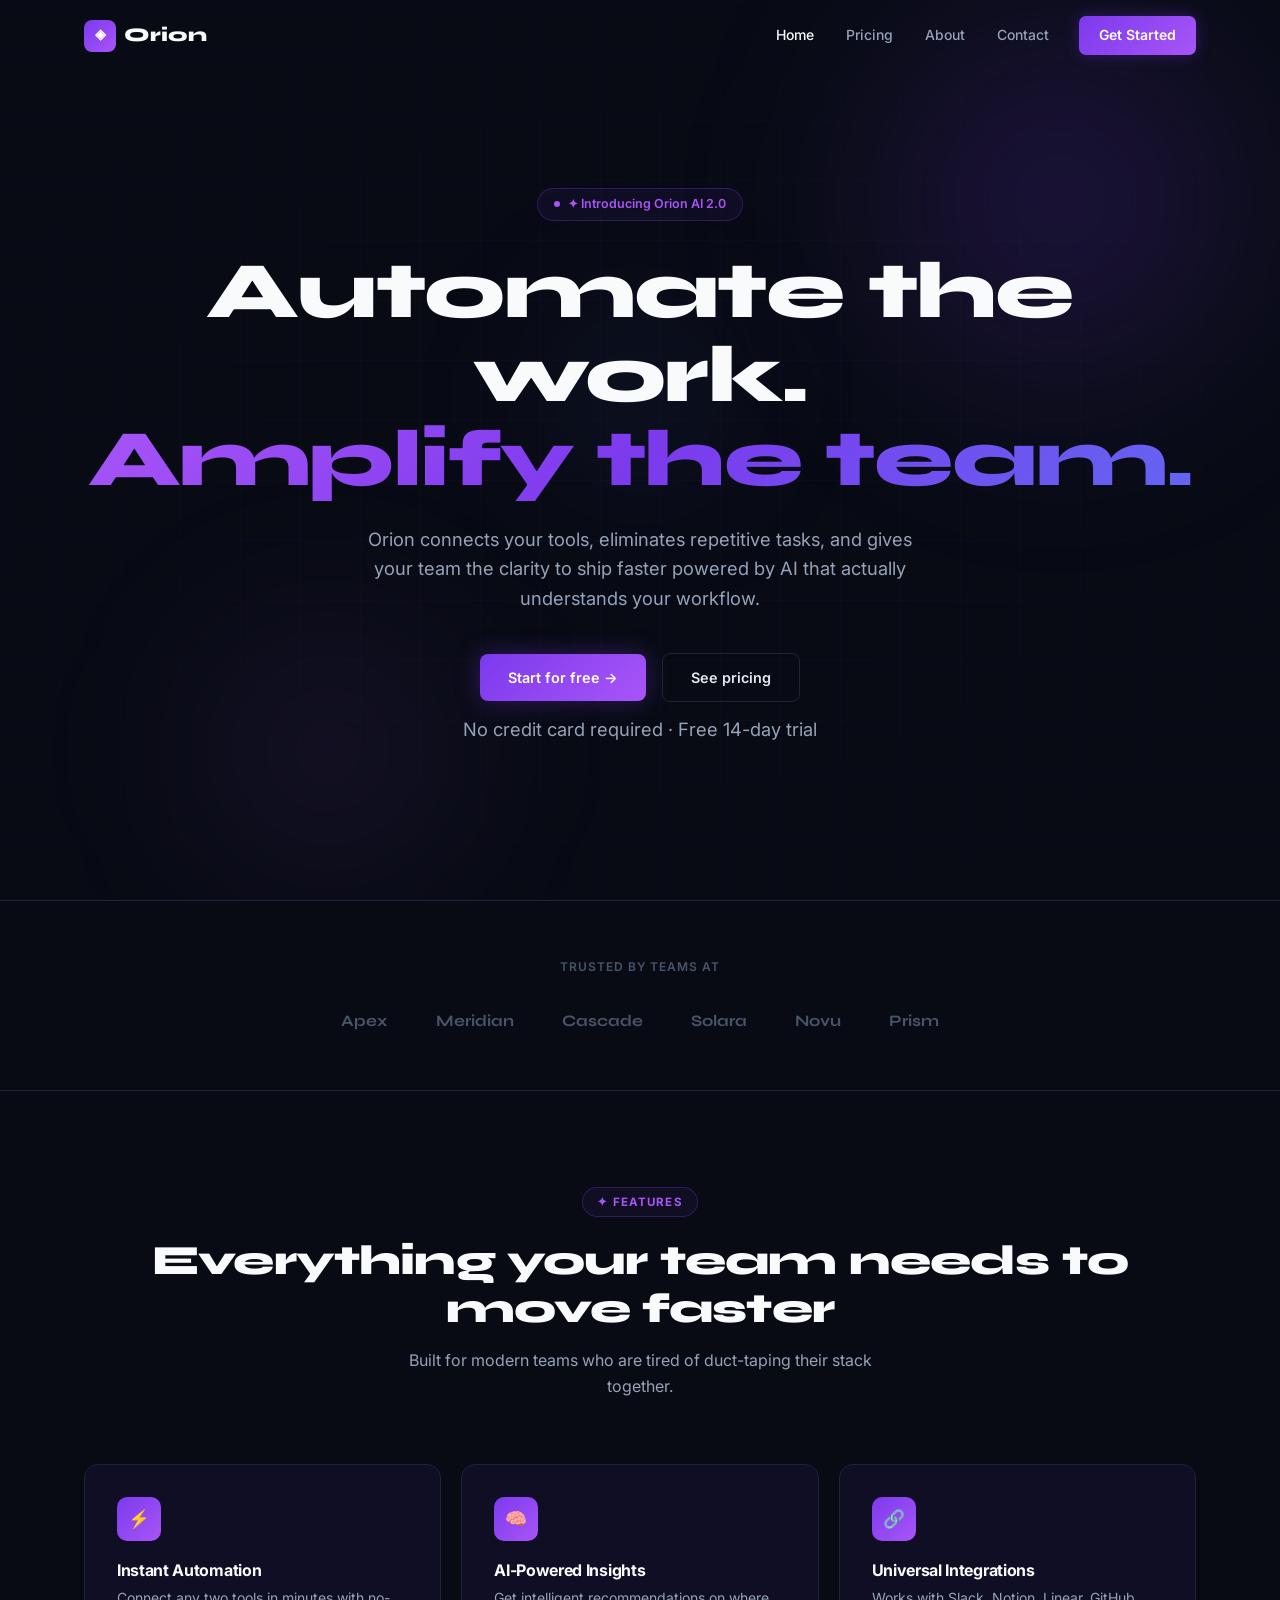
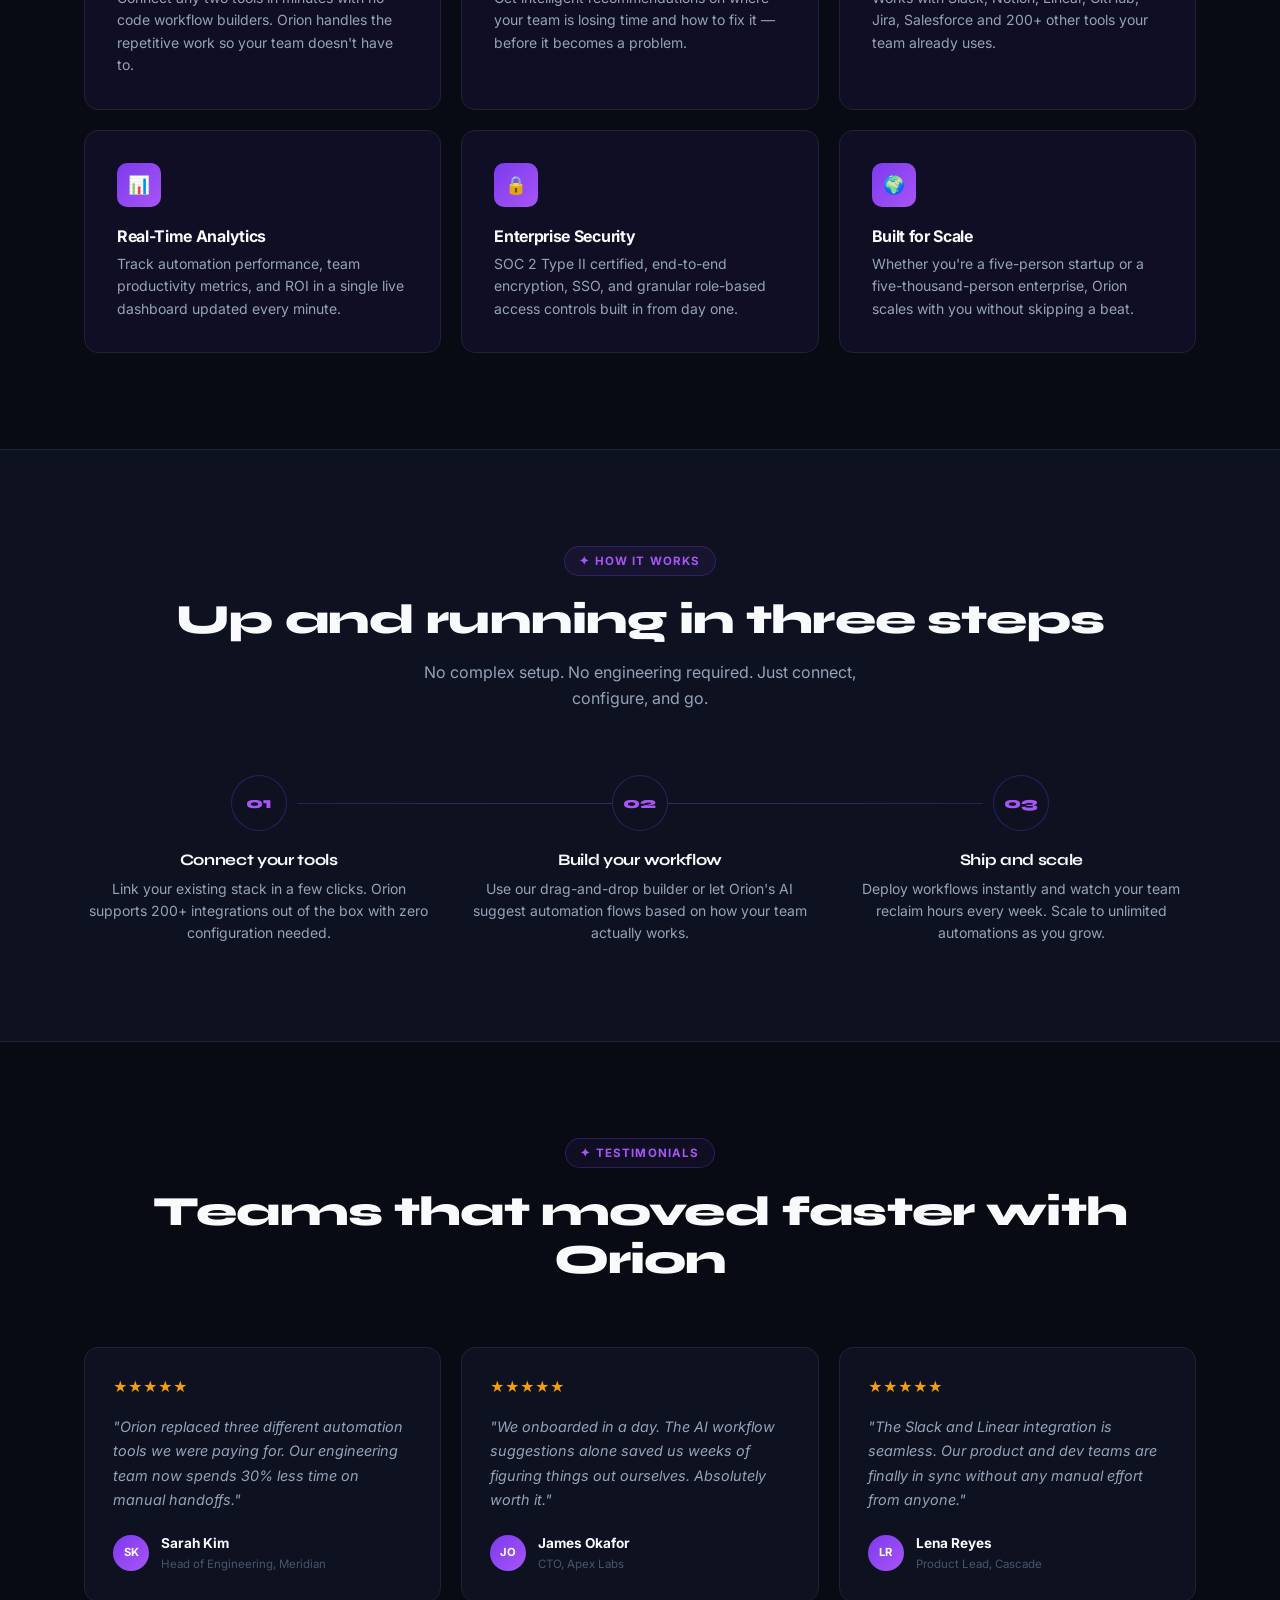
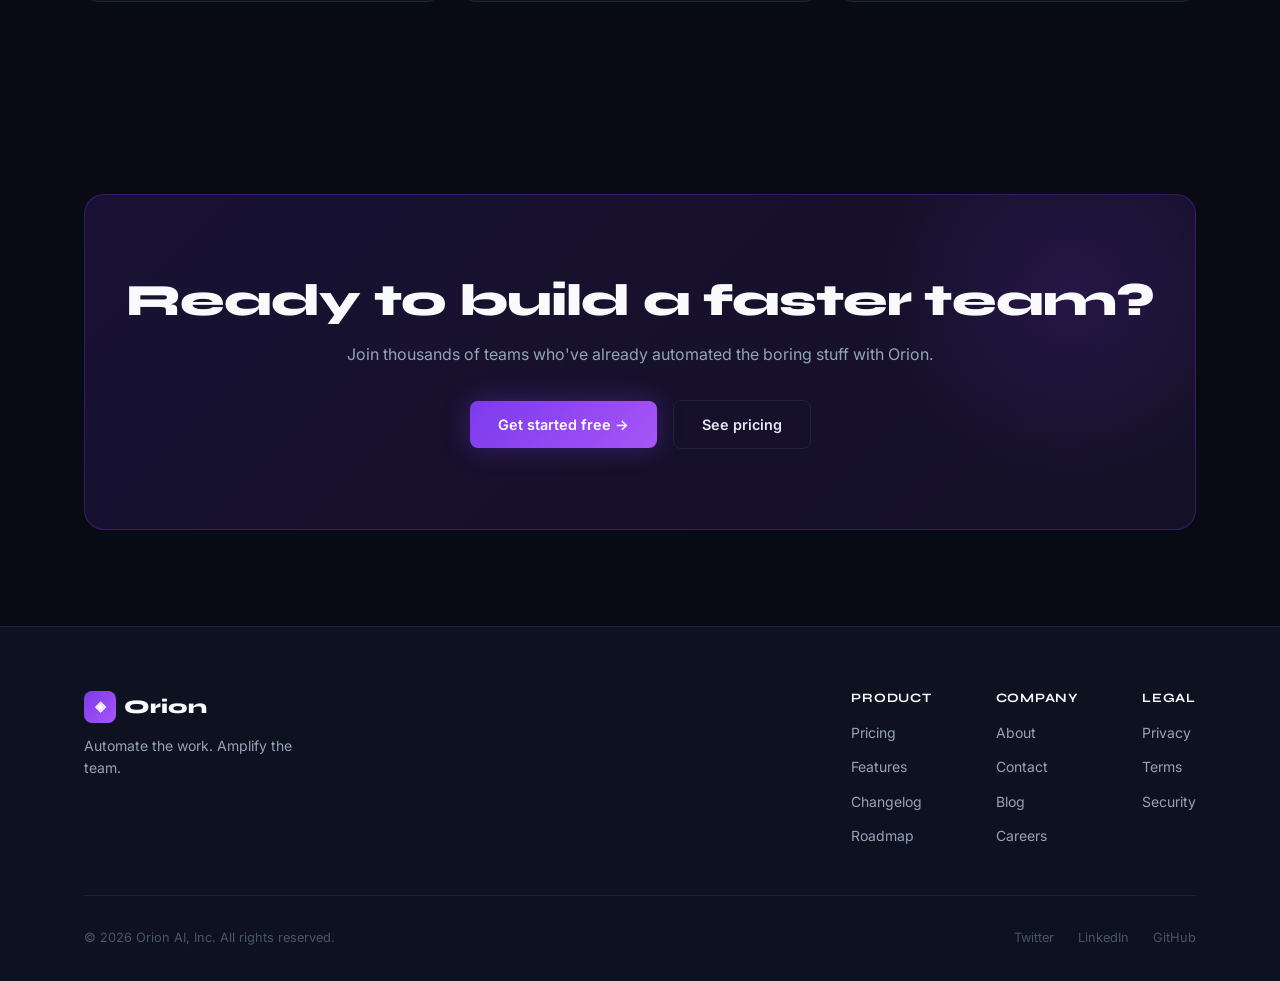
==== commit 4f19ec11: "update fonts and spacing" ====
--- a/index.html
+++ b/index.html
@@ -3,7 +3,7 @@
 <head>
   <meta charset="UTF-8" />
   <meta name="viewport" content="width=device-width, initial-scale=1.0" />
-  <title>Orion AI — Automate the Work. Amplify the Team.</title>
+  <title>Orion AI - Automate the Work. Amplify the Team.</title>
   <link href="https://fonts.googleapis.com/css2?family=Syne:wght@700;800&family=Inter:wght@400;500;600&display=swap" rel="stylesheet" />
   <link rel="stylesheet" href="styles.css" />
 </head>
@@ -44,7 +44,7 @@
         <span class="gradient-text">Amplify the team.</span>
       </h1>
       <p class="reveal reveal-d2">
-        Orion connects your tools, eliminates repetitive tasks, and gives your team the clarity to ship faster — powered by AI that actually understands your workflow.
+        Orion connects your tools, eliminates repetitive tasks, and gives your team the clarity to ship faster powered by AI that actually understands your workflow.
       </p>
       <div class="hero-cta reveal reveal-d3">
         <a href="contact.html" class="btn-primary">Start for free →</a>
--- a/styles.css
+++ b/styles.css
@@ -451,7 +451,8 @@
 }
 
 .hero-note {
-  margin-top: 1.25rem;
+  margin-top: 1.75rem;
+  padding-top: 0.8rem;
   font-size: 0.78rem;
   color: var(--text-faint);
 }
@@ -549,6 +550,7 @@
 .feature-card h3 {
   font-size: 1rem;
   font-weight: 700;
+  font-family: 'Inter';
   color: var(--white);
   margin-bottom: 0.5rem;
 }
@@ -797,7 +799,7 @@
 }
 
 .price-amount {
-  font-family: 'Syne', sans-serif;
+  font-family: 'Inter';
   font-size: 2.75rem; font-weight: 800;
   color: var(--white);
   line-height: 1;
@@ -991,6 +993,7 @@
 .value-card h3 {
   font-size: 1rem;
   font-weight: 700;
+  font-family: 'Inter';
   color: var(--white);
   margin-bottom: 0.5rem;
 }
@@ -1065,7 +1068,7 @@
   font-size: 0.9rem;
   color: var(--text-soft);
   line-height: 1.7;
-  margin-bottom: 2rem;
+  padding-bottom: 2.5rem !important;
 }
 
 .contact-detail {
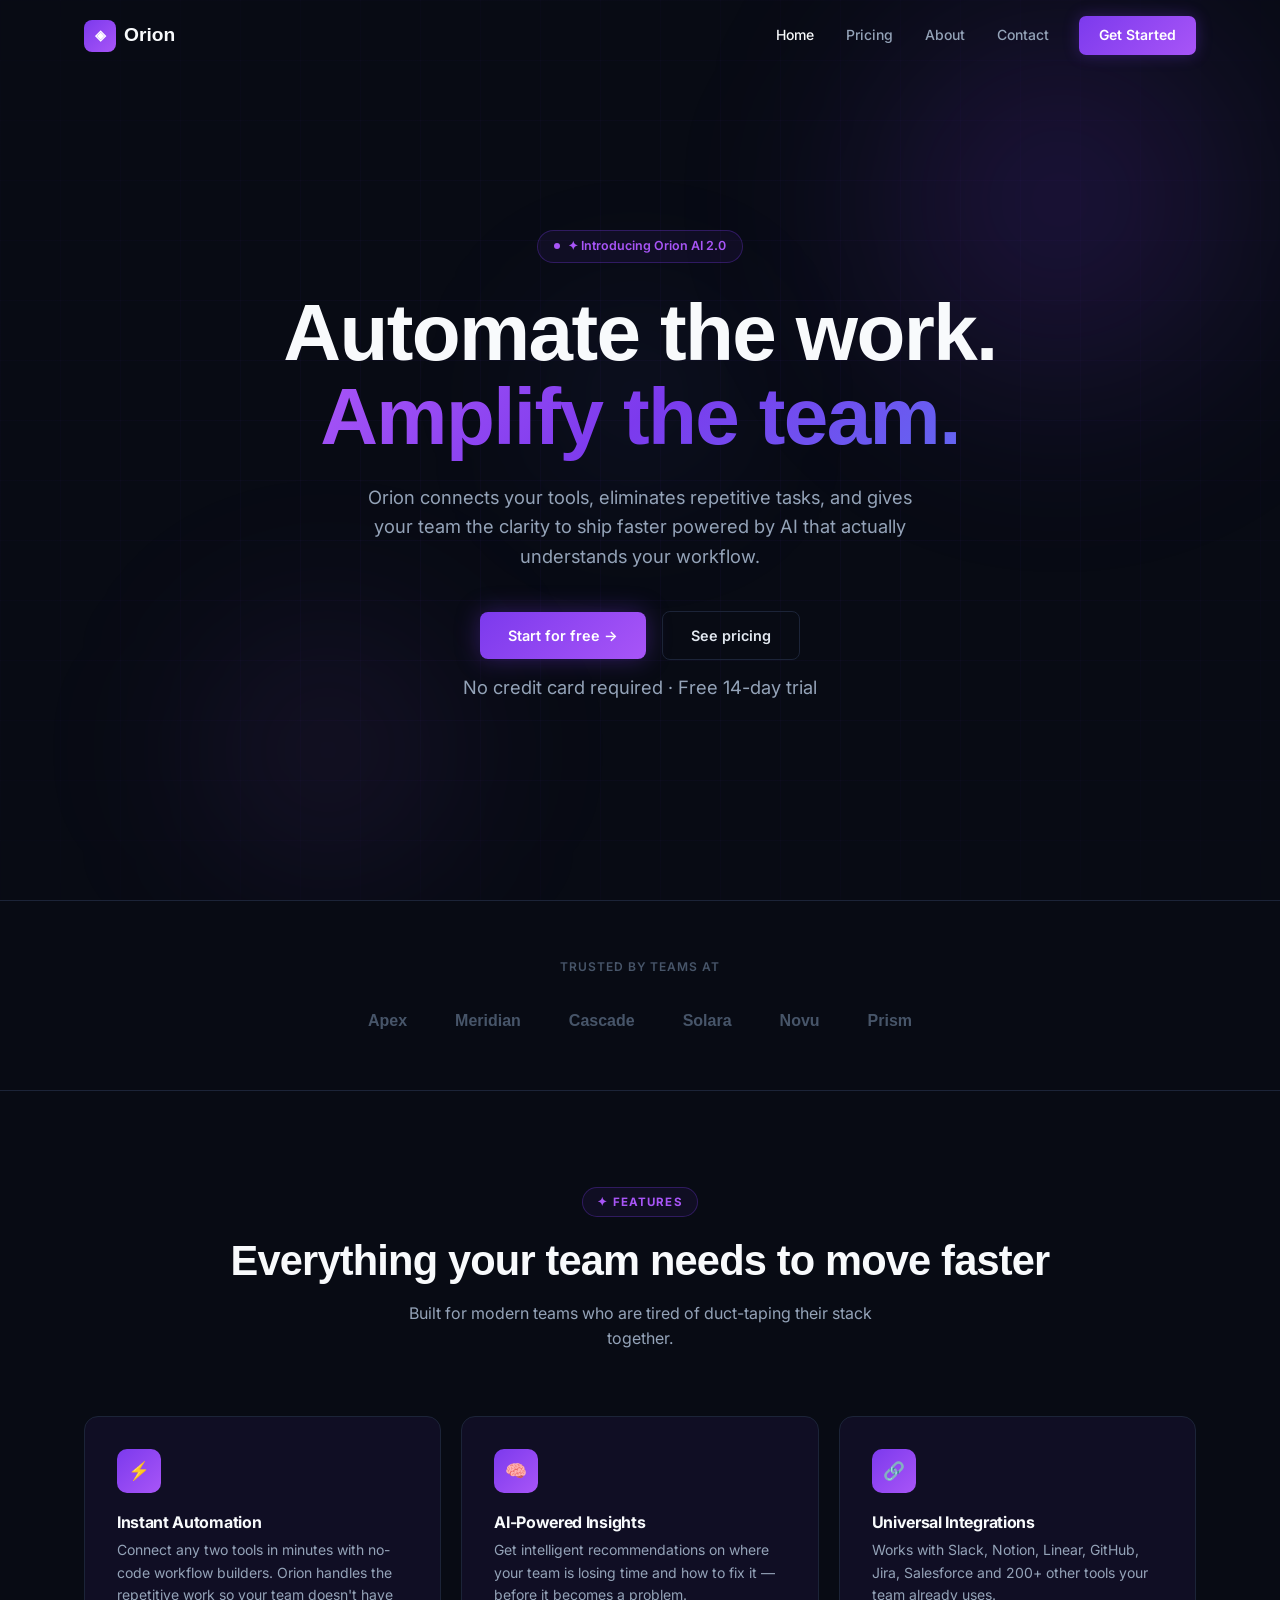
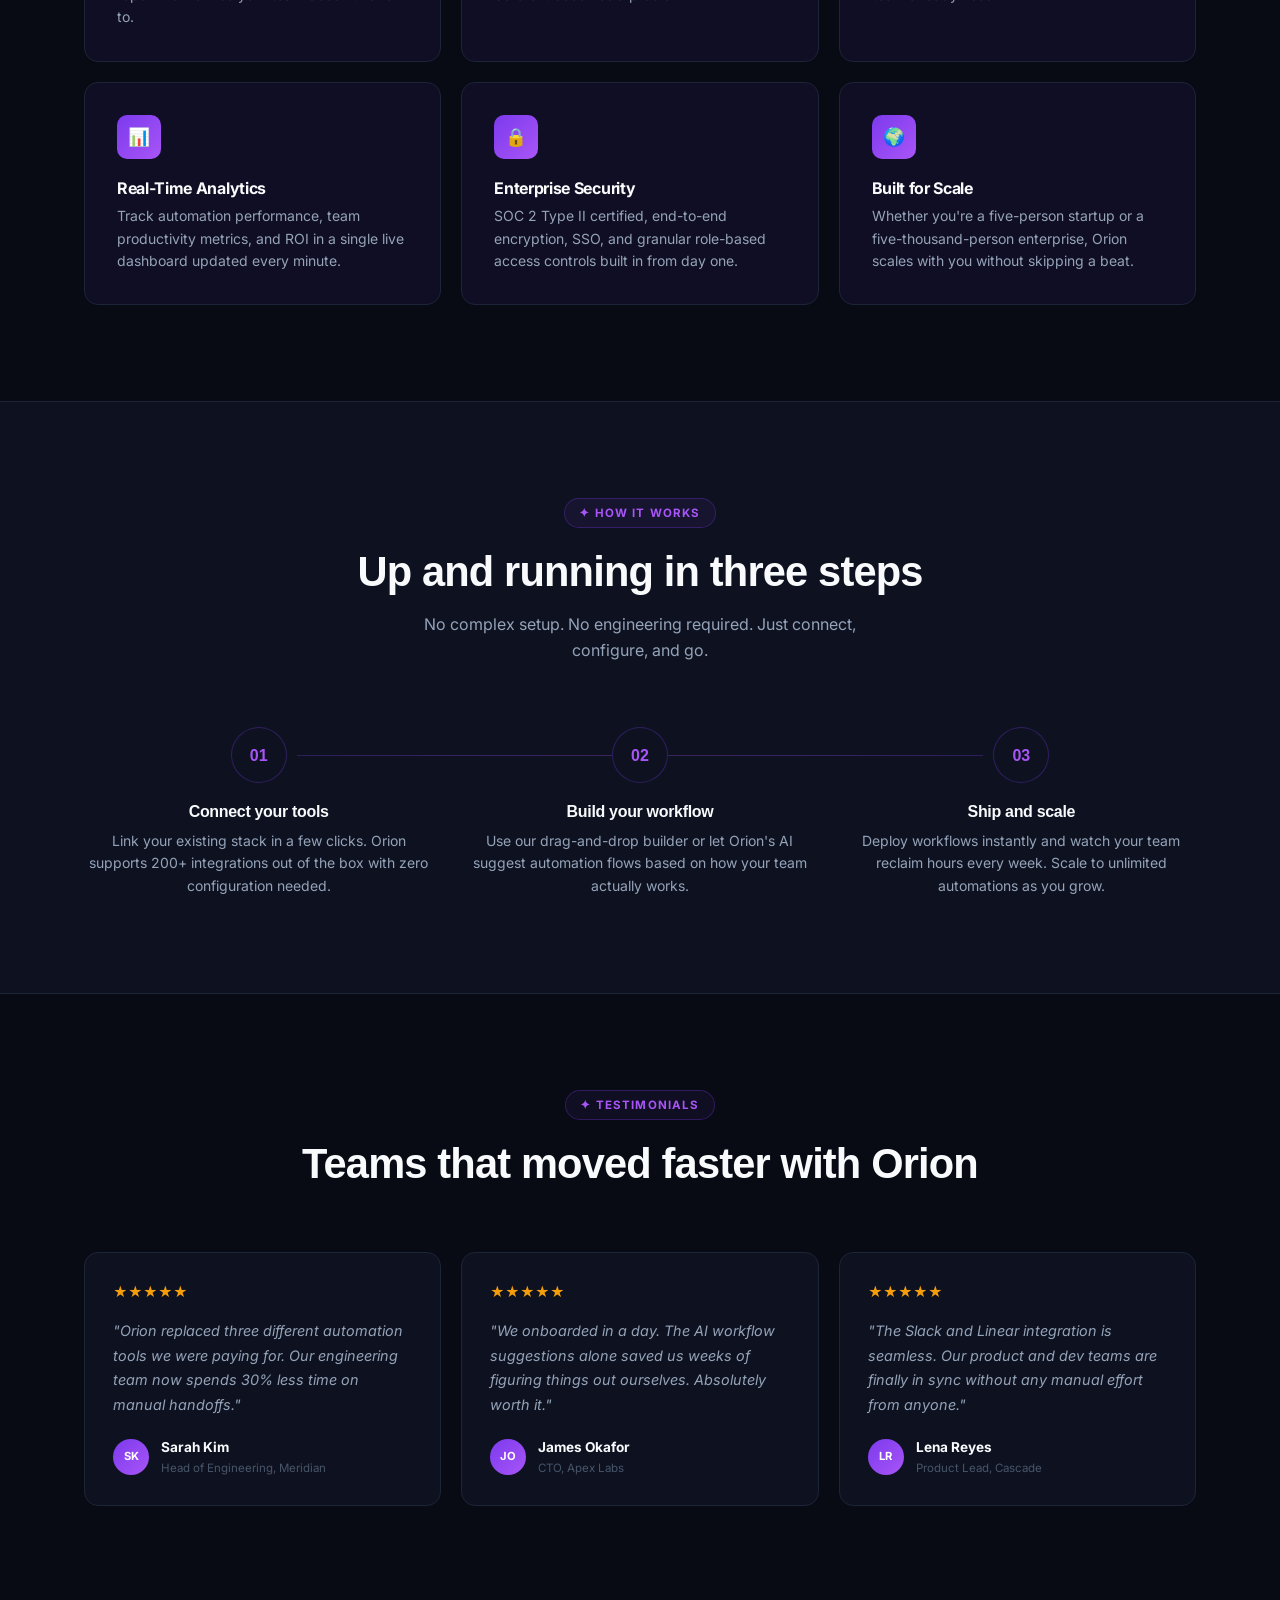
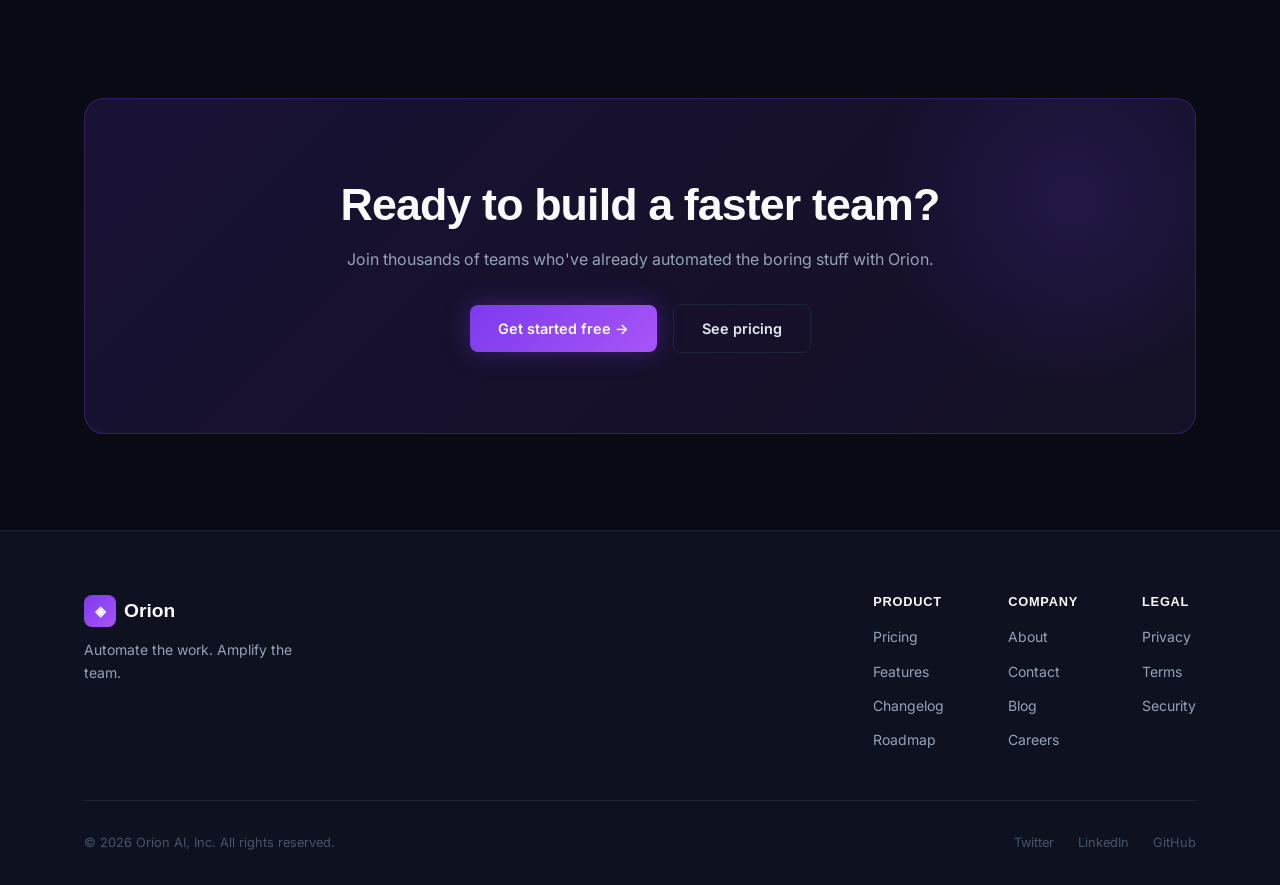
==== commit 11600c1d: "update fonts and spacing" ====
--- a/index.html
+++ b/index.html
@@ -4,7 +4,7 @@
   <meta charset="UTF-8" />
   <meta name="viewport" content="width=device-width, initial-scale=1.0" />
   <title>Orion AI - Automate the Work. Amplify the Team.</title>
-  <link href="https://fonts.googleapis.com/css2?family=Syne:wght@700;800&family=Inter:wght@400;500;600&display=swap" rel="stylesheet" />
+  <link href="https://fonts.googleapis.com/css2?family=Plus+Jakarta+Sans:wght@700;800&family=Inter:wght@400;500;600&display=swap" rel="stylesheet" />
   <link rel="stylesheet" href="styles.css" />
 </head>
 <body>
--- a/styles.css
+++ b/styles.css
@@ -483,7 +483,7 @@
 }
 
 .logo-name {
-  font-family: 'Syne', sans-serif;
+  font-family: 'Plus+Jakarta+Sans', sans-serif;
   font-size: 1rem;
   font-weight: 700;
   color: var(--text-faint);
